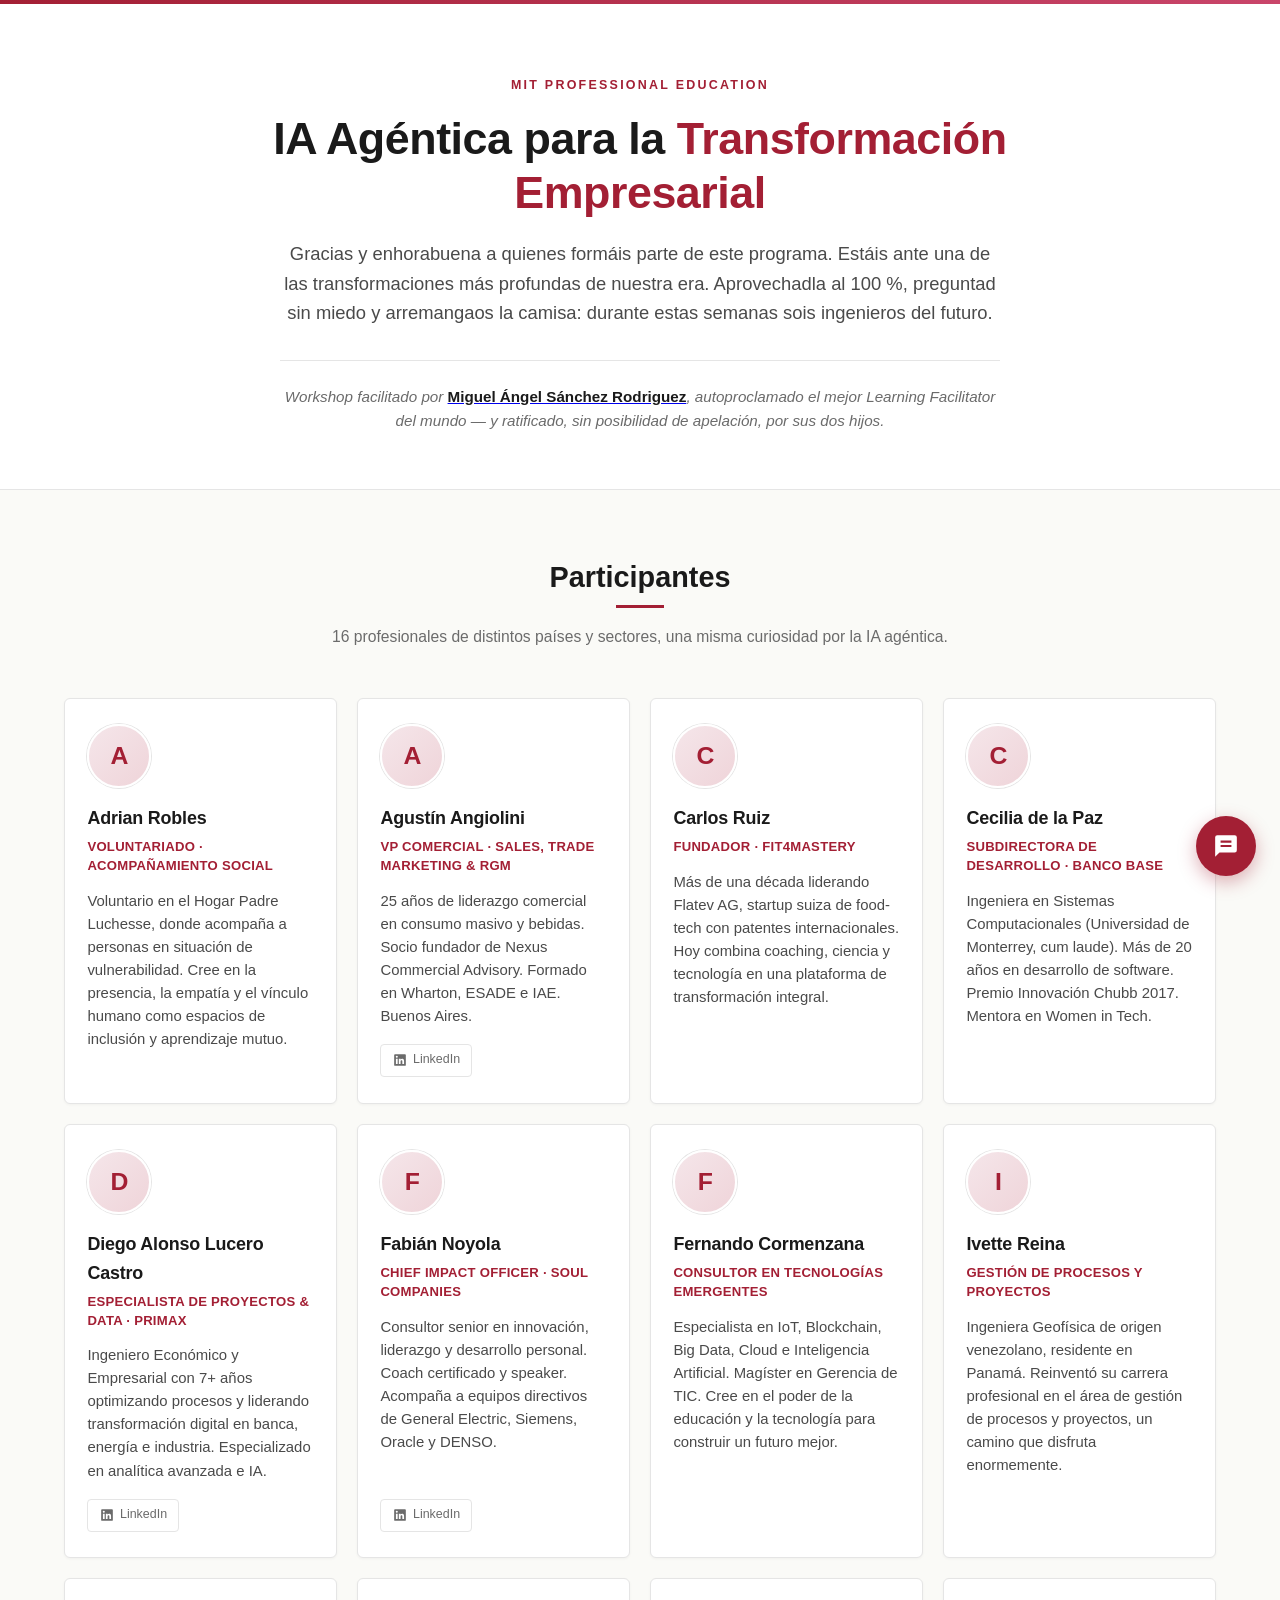
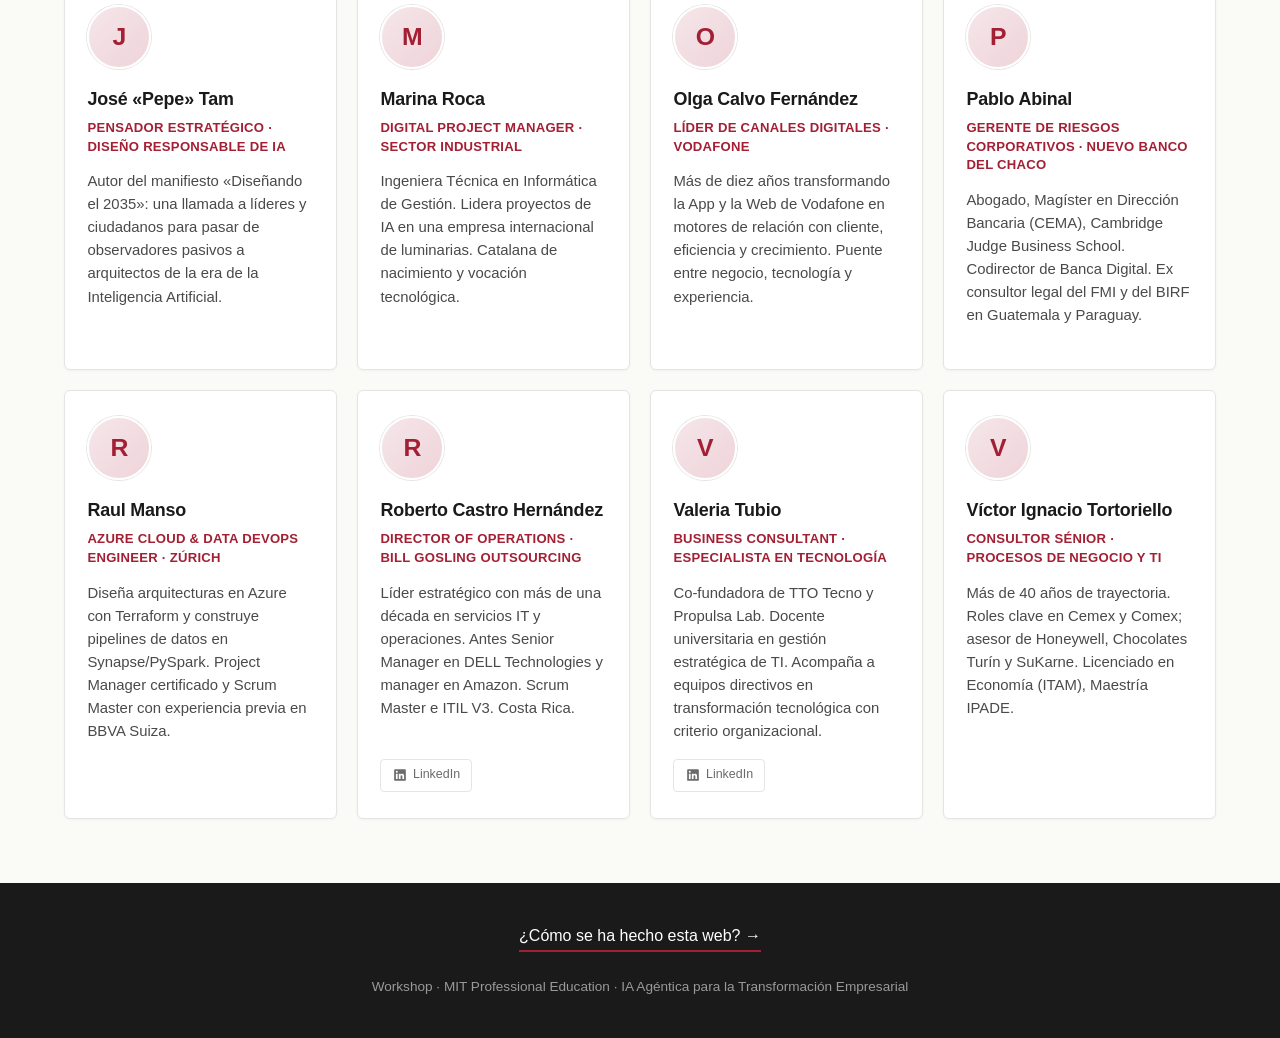
==== index.html @ b3b7895c "Fase II: orquestadorAgent + widget de chat flotante - js/orquestador.js: agente con detección de int" ====
<!DOCTYPE html>
<html lang="es">
<head>
  <meta charset="UTF-8">
  <meta name="viewport" content="width=device-width, initial-scale=1.0">
  <title>IA Agéntica para la Transformación Empresarial · MIT Professional Education</title>
  <meta name="description" content="Workshop de IA Agéntica del programa MIT Professional Education. Galería de participantes.">
  <link rel="stylesheet" href="css/styles.css">
</head>
<body>
  <div class="top-bar"></div>

  <header class="hero">
    <div class="hero-inner">
      <p class="kicker">MIT Professional Education</p>
      <h1>IA Agéntica para la <span class="accent">Transformación Empresarial</span></h1>
      <p class="lead">
        Gracias y enhorabuena a quienes formáis parte de este programa. Estáis ante una de las
        transformaciones más profundas de nuestra era. Aprovechadla al 100&nbsp;%, preguntad sin miedo
        y arremangaos la camisa: durante estas semanas sois ingenieros del futuro.
      </p>
      <p class="signature">
        Workshop facilitado por
        <a href="https://www.linkedin.com/in/miguelangelsanchezrodriguez/" target="_blank" rel="noopener noreferrer"><strong>Miguel Ángel Sánchez Rodriguez</strong></a>,
        autoproclamado el mejor Learning Facilitator del mundo &mdash; y ratificado, sin posibilidad de
        apelación, por sus dos hijos.
      </p>
    </div>
  </header>

  <main>
    <section class="section">
      <div class="section-head">
        <h2>Participantes</h2>
        <p>16 profesionales de distintos países y sectores, una misma curiosidad por la IA agéntica.</p>
      </div>

      <div class="grid">

        <article class="card">
          <div class="avatar">A</div>
          <h3 class="name">Adrian Robles</h3>
          <p class="role">Voluntariado · Acompañamiento social</p>
          <p class="bio">Voluntario en el Hogar Padre Luchesse, donde acompaña a personas en situación de vulnerabilidad. Cree en la presencia, la empatía y el vínculo humano como espacios de inclusión y aprendizaje mutuo.</p>
        </article>

        <article class="card">
          <div class="avatar">A</div>
          <h3 class="name">Agustín Angiolini</h3>
          <p class="role">VP Comercial · Sales, Trade Marketing &amp; RGM</p>
          <p class="bio">25 años de liderazgo comercial en consumo masivo y bebidas. Socio fundador de Nexus Commercial Advisory. Formado en Wharton, ESADE e IAE. Buenos Aires.</p>
          <a class="linkedin" href="https://www.linkedin.com/in/agustinangiolini" target="_blank" rel="noopener noreferrer">
            <svg viewBox="0 0 24 24" aria-hidden="true"><path d="M20.5 2h-17A1.5 1.5 0 0 0 2 3.5v17A1.5 1.5 0 0 0 3.5 22h17a1.5 1.5 0 0 0 1.5-1.5v-17A1.5 1.5 0 0 0 20.5 2zM8 19H5v-9h3zM6.5 8.25A1.75 1.75 0 1 1 8.25 6.5 1.75 1.75 0 0 1 6.5 8.25zM19 19h-3v-4.74c0-1.42-.6-1.93-1.38-1.93A1.74 1.74 0 0 0 13 14.19a.66.66 0 0 0 0 .14V19h-3v-9h2.9v1.3a3.11 3.11 0 0 1 2.7-1.4c1.55 0 3.36.86 3.36 3.66z"/></svg>
            LinkedIn
          </a>
        </article>

        <article class="card">
          <div class="avatar">C</div>
          <h3 class="name">Carlos Ruiz</h3>
          <p class="role">Fundador · Fit4Mastery</p>
          <p class="bio">Más de una década liderando Flatev AG, startup suiza de food-tech con patentes internacionales. Hoy combina coaching, ciencia y tecnología en una plataforma de transformación integral.</p>
        </article>

        <article class="card">
          <div class="avatar">C</div>
          <h3 class="name">Cecilia de la Paz</h3>
          <p class="role">Subdirectora de Desarrollo · Banco Base</p>
          <p class="bio">Ingeniera en Sistemas Computacionales (Universidad de Monterrey, cum laude). Más de 20 años en desarrollo de software. Premio Innovación Chubb 2017. Mentora en Women in Tech.</p>
        </article>

        <article class="card">
          <div class="avatar">D</div>
          <h3 class="name">Diego Alonso Lucero Castro</h3>
          <p class="role">Especialista de Proyectos &amp; Data · Primax</p>
          <p class="bio">Ingeniero Económico y Empresarial con 7+ años optimizando procesos y liderando transformación digital en banca, energía e industria. Especializado en analítica avanzada e IA.</p>
          <a class="linkedin" href="https://www.linkedin.com/in/dlucerocastro" target="_blank" rel="noopener noreferrer">
            <svg viewBox="0 0 24 24" aria-hidden="true"><path d="M20.5 2h-17A1.5 1.5 0 0 0 2 3.5v17A1.5 1.5 0 0 0 3.5 22h17a1.5 1.5 0 0 0 1.5-1.5v-17A1.5 1.5 0 0 0 20.5 2zM8 19H5v-9h3zM6.5 8.25A1.75 1.75 0 1 1 8.25 6.5 1.75 1.75 0 0 1 6.5 8.25zM19 19h-3v-4.74c0-1.42-.6-1.93-1.38-1.93A1.74 1.74 0 0 0 13 14.19a.66.66 0 0 0 0 .14V19h-3v-9h2.9v1.3a3.11 3.11 0 0 1 2.7-1.4c1.55 0 3.36.86 3.36 3.66z"/></svg>
            LinkedIn
          </a>
        </article>

        <article class="card">
          <div class="avatar">F</div>
          <h3 class="name">Fabián Noyola</h3>
          <p class="role">Chief Impact Officer · Soul Companies</p>
          <p class="bio">Consultor senior en innovación, liderazgo y desarrollo personal. Coach certificado y speaker. Acompaña a equipos directivos de General Electric, Siemens, Oracle y DENSO.</p>
          <a class="linkedin" href="https://www.linkedin.com/in/jfnoyola" target="_blank" rel="noopener noreferrer">
            <svg viewBox="0 0 24 24" aria-hidden="true"><path d="M20.5 2h-17A1.5 1.5 0 0 0 2 3.5v17A1.5 1.5 0 0 0 3.5 22h17a1.5 1.5 0 0 0 1.5-1.5v-17A1.5 1.5 0 0 0 20.5 2zM8 19H5v-9h3zM6.5 8.25A1.75 1.75 0 1 1 8.25 6.5 1.75 1.75 0 0 1 6.5 8.25zM19 19h-3v-4.74c0-1.42-.6-1.93-1.38-1.93A1.74 1.74 0 0 0 13 14.19a.66.66 0 0 0 0 .14V19h-3v-9h2.9v1.3a3.11 3.11 0 0 1 2.7-1.4c1.55 0 3.36.86 3.36 3.66z"/></svg>
            LinkedIn
          </a>
        </article>

        <article class="card">
          <div class="avatar">F</div>
          <h3 class="name">Fernando Cormenzana</h3>
          <p class="role">Consultor en tecnologías emergentes</p>
          <p class="bio">Especialista en IoT, Blockchain, Big Data, Cloud e Inteligencia Artificial. Magíster en Gerencia de TIC. Cree en el poder de la educación y la tecnología para construir un futuro mejor.</p>
        </article>

        <article class="card">
          <div class="avatar">I</div>
          <h3 class="name">Ivette Reina</h3>
          <p class="role">Gestión de procesos y proyectos</p>
          <p class="bio">Ingeniera Geofísica de origen venezolano, residente en Panamá. Reinventó su carrera profesional en el área de gestión de procesos y proyectos, un camino que disfruta enormemente.</p>
        </article>

        <article class="card">
          <div class="avatar">J</div>
          <h3 class="name">José «Pepe» Tam</h3>
          <p class="role">Pensador estratégico · Diseño responsable de IA</p>
          <p class="bio">Autor del manifiesto «Diseñando el 2035»: una llamada a líderes y ciudadanos para pasar de observadores pasivos a arquitectos de la era de la Inteligencia Artificial.</p>
        </article>

        <article class="card">
          <div class="avatar">M</div>
          <h3 class="name">Marina Roca</h3>
          <p class="role">Digital Project Manager · Sector industrial</p>
          <p class="bio">Ingeniera Técnica en Informática de Gestión. Lidera proyectos de IA en una empresa internacional de luminarias. Catalana de nacimiento y vocación tecnológica.</p>
        </article>

        <article class="card">
          <div class="avatar">O</div>
          <h3 class="name">Olga Calvo Fernández</h3>
          <p class="role">Líder de canales digitales · Vodafone</p>
          <p class="bio">Más de diez años transformando la App y la Web de Vodafone en motores de relación con cliente, eficiencia y crecimiento. Puente entre negocio, tecnología y experiencia.</p>
        </article>

        <article class="card">
          <div class="avatar">P</div>
          <h3 class="name">Pablo Abinal</h3>
          <p class="role">Gerente de Riesgos Corporativos · Nuevo Banco del Chaco</p>
          <p class="bio">Abogado, Magíster en Dirección Bancaria (CEMA), Cambridge Judge Business School. Codirector de Banca Digital. Ex consultor legal del FMI y del BIRF en Guatemala y Paraguay.</p>
        </article>

        <article class="card">
          <div class="avatar">R</div>
          <h3 class="name">Raul Manso</h3>
          <p class="role">Azure Cloud &amp; Data DevOps Engineer · Zúrich</p>
          <p class="bio">Diseña arquitecturas en Azure con Terraform y construye pipelines de datos en Synapse/PySpark. Project Manager certificado y Scrum Master con experiencia previa en BBVA Suiza.</p>
        </article>

        <article class="card">
          <div class="avatar">R</div>
          <h3 class="name">Roberto Castro Hernández</h3>
          <p class="role">Director of Operations · Bill Gosling Outsourcing</p>
          <p class="bio">Líder estratégico con más de una década en servicios IT y operaciones. Antes Senior Manager en DELL Technologies y manager en Amazon. Scrum Master e ITIL V3. Costa Rica.</p>
          <a class="linkedin" href="https://www.linkedin.com/in/robert-castro-hern%C3%A1ndez" target="_blank" rel="noopener noreferrer">
            <svg viewBox="0 0 24 24" aria-hidden="true"><path d="M20.5 2h-17A1.5 1.5 0 0 0 2 3.5v17A1.5 1.5 0 0 0 3.5 22h17a1.5 1.5 0 0 0 1.5-1.5v-17A1.5 1.5 0 0 0 20.5 2zM8 19H5v-9h3zM6.5 8.25A1.75 1.75 0 1 1 8.25 6.5 1.75 1.75 0 0 1 6.5 8.25zM19 19h-3v-4.74c0-1.42-.6-1.93-1.38-1.93A1.74 1.74 0 0 0 13 14.19a.66.66 0 0 0 0 .14V19h-3v-9h2.9v1.3a3.11 3.11 0 0 1 2.7-1.4c1.55 0 3.36.86 3.36 3.66z"/></svg>
            LinkedIn
          </a>
        </article>

        <article class="card">
          <div class="avatar">V</div>
          <h3 class="name">Valeria Tubio</h3>
          <p class="role">Business Consultant · Especialista en Tecnología</p>
          <p class="bio">Co-fundadora de TTO Tecno y Propulsa Lab. Docente universitaria en gestión estratégica de TI. Acompaña a equipos directivos en transformación tecnológica con criterio organizacional.</p>
          <a class="linkedin" href="https://www.linkedin.com/in/valeriatubio" target="_blank" rel="noopener noreferrer">
            <svg viewBox="0 0 24 24" aria-hidden="true"><path d="M20.5 2h-17A1.5 1.5 0 0 0 2 3.5v17A1.5 1.5 0 0 0 3.5 22h17a1.5 1.5 0 0 0 1.5-1.5v-17A1.5 1.5 0 0 0 20.5 2zM8 19H5v-9h3zM6.5 8.25A1.75 1.75 0 1 1 8.25 6.5 1.75 1.75 0 0 1 6.5 8.25zM19 19h-3v-4.74c0-1.42-.6-1.93-1.38-1.93A1.74 1.74 0 0 0 13 14.19a.66.66 0 0 0 0 .14V19h-3v-9h2.9v1.3a3.11 3.11 0 0 1 2.7-1.4c1.55 0 3.36.86 3.36 3.66z"/></svg>
            LinkedIn
          </a>
        </article>

        <article class="card">
          <div class="avatar">V</div>
          <h3 class="name">Víctor Ignacio Tortoriello</h3>
          <p class="role">Consultor sénior · Procesos de negocio y TI</p>
          <p class="bio">Más de 40 años de trayectoria. Roles clave en Cemex y Comex; asesor de Honeywell, Chocolates Turín y SuKarne. Licenciado en Economía (ITAM), Maestría IPADE.</p>
        </article>

      </div>
    </section>
  </main>

  <footer>
    <div class="footer-inner">
      <a href="explicacion.html" class="footer-link">¿Cómo se ha hecho esta web? &rarr;</a>
      <p class="footer-meta">
        Workshop · MIT Professional Education · IA Agéntica para la Transformación Empresarial
      </p>
    </div>
  </footer>

  <!-- ===== Widget de chat: orquestadorAgent ===== -->
  <button class="chat-toggle" id="chatToggle" aria-label="Abrir chat con orquestadorAgent" aria-expanded="false">
    <svg viewBox="0 0 24 24" aria-hidden="true">
      <path d="M20 2H4a2 2 0 0 0-2 2v18l4-4h14a2 2 0 0 0 2-2V4a2 2 0 0 0-2-2zm-3 11H7v-2h10v2zm0-4H7V7h10v2z"/>
    </svg>
  </button>

  <aside class="chat-window" id="chatWindow" role="dialog" aria-label="Conversación con orquestadorAgent" hidden>
    <header class="chat-header">
      <span class="chat-title">orquestadorAgent</span>
      <button class="chat-close" id="chatClose" aria-label="Cerrar chat">&times;</button>
    </header>
    <div class="chat-body" id="chatBody"></div>
    <form class="chat-form" id="chatForm">
      <input type="text" id="chatInput" placeholder="Escribe tu mensaje&hellip;" autocomplete="off" aria-label="Mensaje">
      <button type="submit">Enviar</button>
    </form>
  </aside>

  <script src="js/orquestador.js"></script>
</body>
</html>
---- css/styles.css ----
:root {
  --mit-red: #A31F34;
  --mit-red-soft: #C9456A;
  --ink: #1a1a1a;
  --ink-soft: #4a4a4a;
  --ink-muted: #6b6b6b;
  --paper: #ffffff;
  --paper-warm: #fafaf7;
  --line: #e5e5e5;
  --line-soft: #f0f0f0;
  --shadow: 0 1px 3px rgba(0, 0, 0, 0.04);
  --shadow-hover: 0 8px 24px rgba(163, 31, 52, 0.10);
}

* { box-sizing: border-box; margin: 0; padding: 0; }

html { scroll-behavior: smooth; }

body {
  font-family: 'Segoe UI', Tahoma, Geneva, Verdana, sans-serif;
  color: var(--ink);
  background: var(--paper-warm);
  line-height: 1.6;
  -webkit-font-smoothing: antialiased;
}

.top-bar {
  height: 4px;
  background: linear-gradient(90deg, var(--mit-red) 0%, var(--mit-red-soft) 100%);
}

/* ---------- HERO ---------- */
.hero {
  background: var(--paper);
  border-bottom: 1px solid var(--line);
  padding: 4.5rem 1.5rem 3.5rem;
}

.hero-inner {
  max-width: 960px;
  margin: 0 auto;
  text-align: center;
}

.kicker {
  font-size: 0.78rem;
  letter-spacing: 0.18em;
  text-transform: uppercase;
  color: var(--mit-red);
  font-weight: 600;
  margin-bottom: 1rem;
}

.hero h1 {
  font-size: clamp(1.8rem, 4.5vw, 2.8rem);
  font-weight: 600;
  line-height: 1.2;
  letter-spacing: -0.01em;
  margin-bottom: 1.25rem;
  color: var(--ink);
}

.hero h1 .accent { color: var(--mit-red); }

.hero .lead {
  font-size: clamp(1rem, 2vw, 1.15rem);
  color: var(--ink-soft);
  max-width: 720px;
  margin: 0 auto 2rem;
}

.hero .signature {
  font-size: 0.95rem;
  color: var(--ink-muted);
  font-style: italic;
  border-top: 1px solid var(--line);
  padding-top: 1.5rem;
  max-width: 720px;
  margin: 0 auto;
}

.hero .signature strong { color: var(--ink); font-style: normal; }

/* ---------- PARTICIPANTS ---------- */
.section {
  max-width: 1200px;
  margin: 0 auto;
  padding: 4rem 1.5rem;
}

.section-head {
  text-align: center;
  margin-bottom: 3rem;
}

.section-head h2 {
  font-size: clamp(1.4rem, 3vw, 1.8rem);
  font-weight: 600;
  color: var(--ink);
  display: inline-block;
  position: relative;
  padding-bottom: 0.5rem;
}

.section-head h2::after {
  content: '';
  position: absolute;
  bottom: 0;
  left: 50%;
  transform: translateX(-50%);
  width: 48px;
  height: 3px;
  background: var(--mit-red);
}

.section-head p {
  margin-top: 1rem;
  color: var(--ink-muted);
  font-size: 0.98rem;
}

.grid {
  display: grid;
  grid-template-columns: repeat(auto-fill, minmax(260px, 1fr));
  gap: 1.25rem;
}

.card {
  background: var(--paper);
  border: 1px solid var(--line);
  border-radius: 6px;
  padding: 1.6rem 1.4rem;
  box-shadow: var(--shadow);
  transition: transform 0.18s ease, box-shadow 0.18s ease, border-color 0.18s ease;
  display: flex;
  flex-direction: column;
  position: relative;
}

.card:hover {
  transform: translateY(-3px);
  border-color: var(--mit-red);
  box-shadow: var(--shadow-hover);
}

.card .avatar {
  width: 64px;
  height: 64px;
  border-radius: 50%;
  background: linear-gradient(135deg, #f5e6ea 0%, #efd4d9 100%);
  color: var(--mit-red);
  display: flex;
  align-items: center;
  justify-content: center;
  font-size: 1.55rem;
  font-weight: 600;
  margin-bottom: 1rem;
  overflow: hidden;
  flex-shrink: 0;
  border: 2px solid #fff;
  box-shadow: 0 0 0 1px var(--line);
}

.card .avatar img {
  width: 100%;
  height: 100%;
  object-fit: cover;
  display: block;
}

.card .name {
  font-size: 1.12rem;
  font-weight: 600;
  color: var(--ink);
  letter-spacing: -0.01em;
  margin-bottom: 0.35rem;
}

.card .role {
  font-size: 0.82rem;
  color: var(--mit-red);
  font-weight: 600;
  letter-spacing: 0.02em;
  text-transform: uppercase;
  margin-bottom: 0.9rem;
  line-height: 1.4;
}

.card .bio {
  font-size: 0.93rem;
  color: var(--ink-soft);
  line-height: 1.55;
  flex: 1;
  margin-bottom: 1rem;
}

.card .linkedin {
  align-self: flex-start;
  display: inline-flex;
  align-items: center;
  gap: 0.4rem;
  color: var(--ink-muted);
  text-decoration: none;
  font-size: 0.78rem;
  font-weight: 500;
  padding: 0.35rem 0.7rem;
  border: 1px solid var(--line);
  border-radius: 4px;
  transition: color 0.15s ease, border-color 0.15s ease, background 0.15s ease;
}

.card .linkedin:hover {
  color: #fff;
  background: #0a66c2;
  border-color: #0a66c2;
}

.card .linkedin svg {
  width: 14px;
  height: 14px;
  fill: currentColor;
}

/* ---------- FOOTER ---------- */
footer {
  background: var(--ink);
  color: #d4d4d4;
  padding: 2.5rem 1.5rem;
  text-align: center;
}

footer .footer-inner {
  max-width: 960px;
  margin: 0 auto;
}

footer .footer-link {
  display: inline-block;
  color: #fff;
  text-decoration: none;
  font-weight: 500;
  border-bottom: 2px solid var(--mit-red);
  padding-bottom: 2px;
  margin-bottom: 1rem;
  transition: color 0.15s ease;
}

footer .footer-link:hover { color: var(--mit-red-soft); }

footer .footer-meta {
  font-size: 0.85rem;
  color: #999;
  margin-top: 0.5rem;
}

/* ---------- EXPLICACIÓN ---------- */
.back-link {
  display: inline-flex;
  align-items: center;
  gap: 0.4rem;
  color: var(--mit-red);
  text-decoration: none;
  font-size: 0.9rem;
  font-weight: 500;
  margin-bottom: 2rem;
}

.back-link:hover { text-decoration: underline; }

.prose {
  max-width: 760px;
  margin: 0 auto;
}

.prose h3 {
  font-size: 1.3rem;
  font-weight: 600;
  margin-top: 2.5rem;
  margin-bottom: 0.8rem;
  color: var(--ink);
  display: flex;
  align-items: baseline;
  gap: 0.7rem;
}

.prose h3 .step-num {
  color: var(--mit-red);
  font-size: 0.95rem;
  font-weight: 700;
  letter-spacing: 0.05em;
}

.prose p {
  margin-bottom: 1rem;
  color: var(--ink-soft);
  font-size: 1.02rem;
}

.prose .analogy {
  background: var(--paper);
  border-left: 3px solid var(--mit-red);
  padding: 1rem 1.2rem;
  border-radius: 0 6px 6px 0;
  margin: 1.2rem 0;
  font-size: 0.95rem;
  color: var(--ink-soft);
}

.prose .analogy strong { color: var(--ink); }

.prose code {
  background: #f3f3f0;
  padding: 0.1rem 0.4rem;
  border-radius: 3px;
  font-size: 0.9em;
  font-family: 'Consolas', 'Courier New', monospace;
  color: var(--mit-red);
}

/* ---------- CHAT WIDGET ---------- */
.chat-toggle {
  position: fixed;
  bottom: 1.5rem;
  right: 1.5rem;
  width: 60px;
  height: 60px;
  border-radius: 50%;
  background: var(--mit-red);
  color: #fff;
  border: none;
  box-shadow: 0 6px 18px rgba(163, 31, 52, 0.35);
  cursor: pointer;
  display: flex;
  align-items: center;
  justify-content: center;
  transition: transform 0.18s ease, box-shadow 0.18s ease;
  z-index: 999;
}

.chat-toggle:hover {
  transform: translateY(-2px) scale(1.04);
  box-shadow: 0 10px 24px rgba(163, 31, 52, 0.45);
}

.chat-toggle svg {
  width: 26px;
  height: 26px;
  fill: currentColor;
}

.chat-window {
  position: fixed;
  bottom: 6rem;
  right: 1.5rem;
  width: 360px;
  max-width: calc(100vw - 2rem);
  height: 520px;
  max-height: calc(100vh - 8rem);
  background: var(--paper);
  border: 1px solid var(--line);
  border-radius: 12px;
  box-shadow: 0 16px 40px rgba(0, 0, 0, 0.18);
  display: flex;
  flex-direction: column;
  overflow: hidden;
  z-index: 998;
  animation: chatPop 0.18s ease-out;
}

@keyframes chatPop {
  from { opacity: 0; transform: translateY(12px) scale(0.98); }
  to   { opacity: 1; transform: translateY(0) scale(1); }
}

.chat-window[hidden] { display: none; }

.chat-header {
  background: linear-gradient(135deg, var(--mit-red) 0%, var(--mit-red-soft) 100%);
  color: #fff;
  padding: 0.9rem 1.1rem;
  display: flex;
  align-items: center;
  justify-content: space-between;
  flex-shrink: 0;
}

.chat-header .chat-title {
  font-weight: 600;
  font-size: 0.98rem;
  display: flex;
  align-items: center;
  gap: 0.55rem;
}

.chat-header .chat-title::before {
  content: '';
  width: 8px;
  height: 8px;
  border-radius: 50%;
  background: #6dde6d;
  box-shadow: 0 0 0 2px rgba(255, 255, 255, 0.25);
}

.chat-close {
  background: transparent;
  border: none;
  color: #fff;
  font-size: 1.5rem;
  line-height: 1;
  cursor: pointer;
  padding: 0 0.3rem;
  opacity: 0.85;
  transition: opacity 0.15s ease;
}

.chat-close:hover { opacity: 1; }

.chat-body {
  flex: 1;
  overflow-y: auto;
  padding: 1rem;
  background: var(--paper-warm);
  display: flex;
  flex-direction: column;
  gap: 0.6rem;
  scroll-behavior: smooth;
}

.chat-bubble {
  max-width: 85%;
  padding: 0.65rem 0.9rem;
  border-radius: 14px;
  font-size: 0.92rem;
  line-height: 1.45;
  word-wrap: break-word;
  animation: bubbleIn 0.2s ease-out;
}

@keyframes bubbleIn {
  from { opacity: 0; transform: translateY(4px); }
  to   { opacity: 1; transform: translateY(0); }
}

.chat-bubble-agente {
  align-self: flex-start;
  background: #fff;
  border: 1px solid var(--line);
  color: var(--ink);
  border-bottom-left-radius: 4px;
}

.chat-bubble-usuario {
  align-self: flex-end;
  background: var(--mit-red);
  color: #fff;
  border-bottom-right-radius: 4px;
}

.chat-form {
  display: flex;
  gap: 0.5rem;
  padding: 0.7rem;
  border-top: 1px solid var(--line);
  background: var(--paper);
  flex-shrink: 0;
}

.chat-form input[type="text"] {
  flex: 1;
  padding: 0.65rem 0.85rem;
  border: 1px solid var(--line);
  border-radius: 8px;
  font-family: inherit;
  font-size: 0.92rem;
  outline: none;
  transition: border-color 0.15s ease;
}

.chat-form input[type="text"]:focus {
  border-color: var(--mit-red);
}

.chat-form button {
  background: var(--mit-red);
  color: #fff;
  border: none;
  padding: 0 1rem;
  border-radius: 8px;
  font-family: inherit;
  font-size: 0.9rem;
  font-weight: 500;
  cursor: pointer;
  transition: background 0.15s ease;
}

.chat-form button:hover { background: #8a1a2c; }

/* ---------- RESPONSIVE ---------- */
@media (max-width: 600px) {
  .hero { padding: 3rem 1.25rem 2.5rem; }
  .section { padding: 3rem 1.25rem; }
  .grid { grid-template-columns: 1fr; }
  .card { padding: 1.4rem 1.2rem; }

  .chat-window {
    bottom: 5.5rem;
    right: 1rem;
    left: 1rem;
    width: auto;
    height: calc(100vh - 7rem);
  }
  .chat-toggle {
    bottom: 1rem;
    right: 1rem;
  }
}
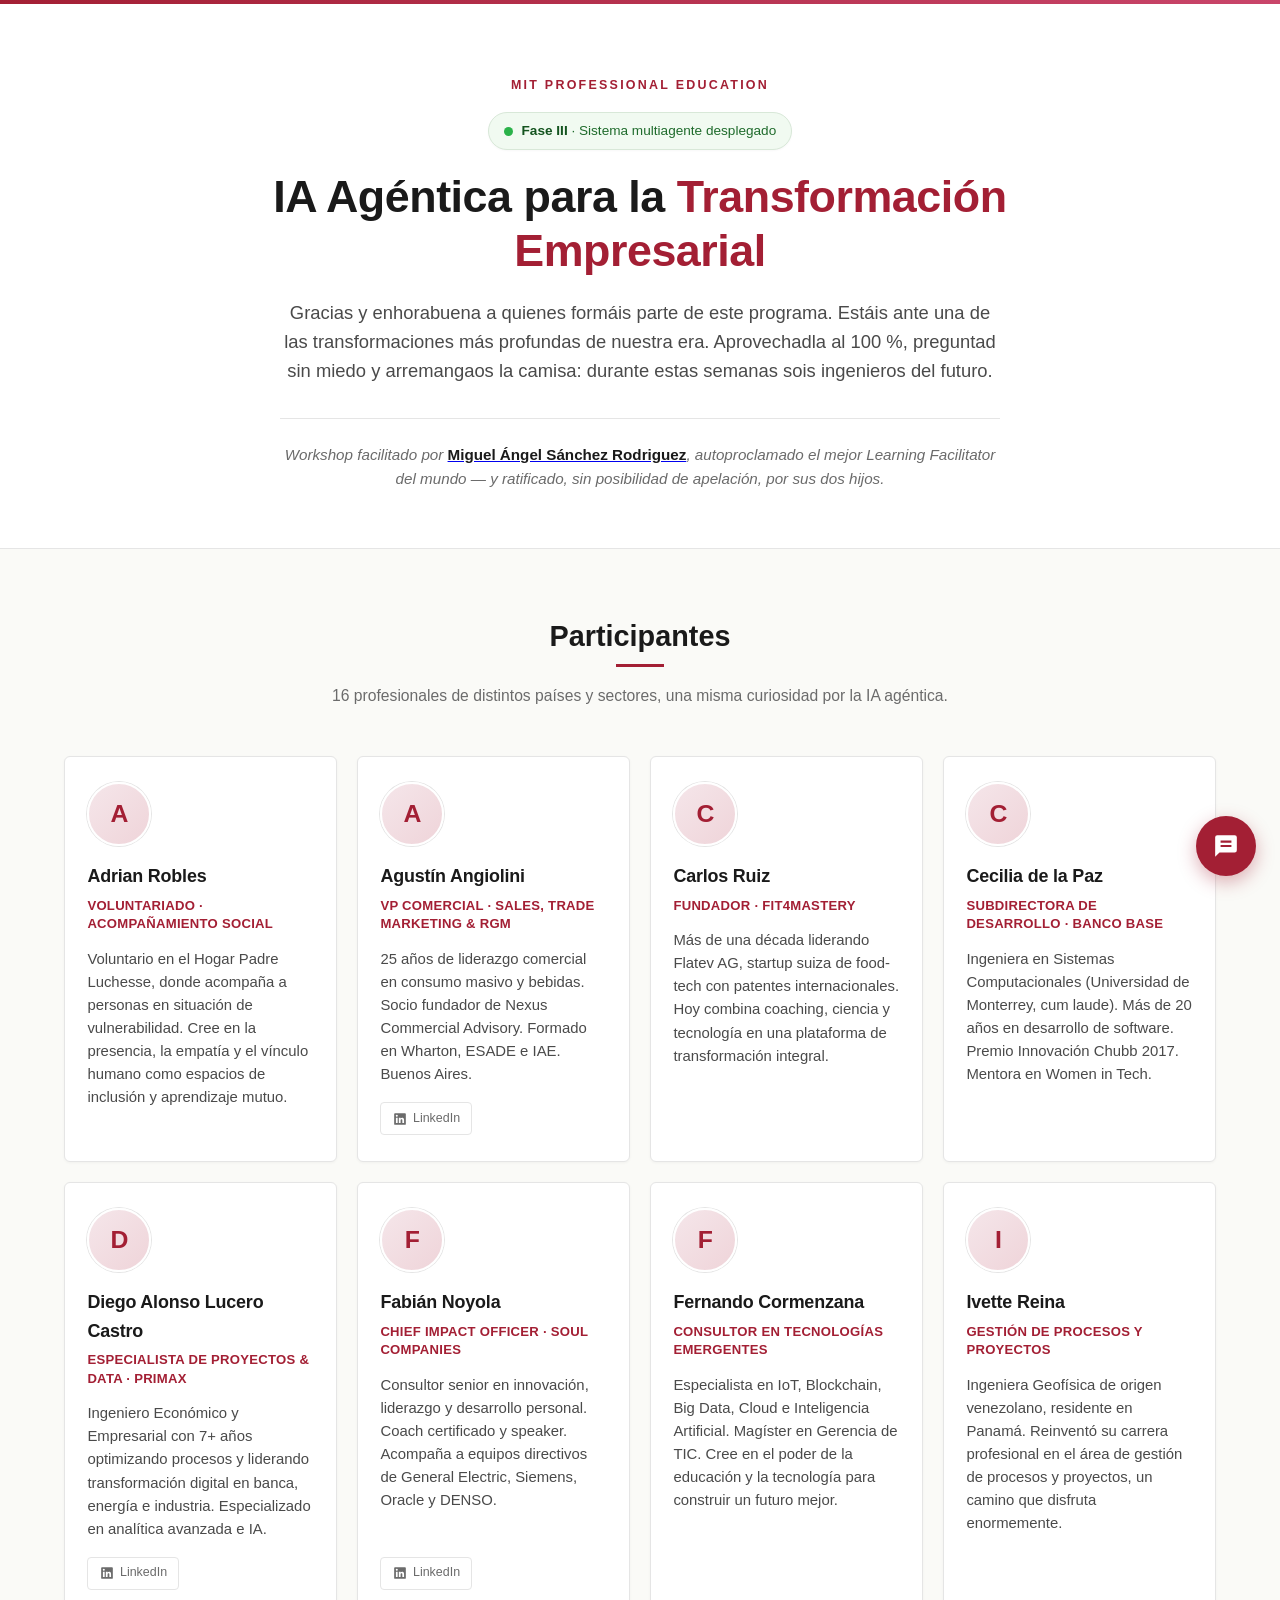
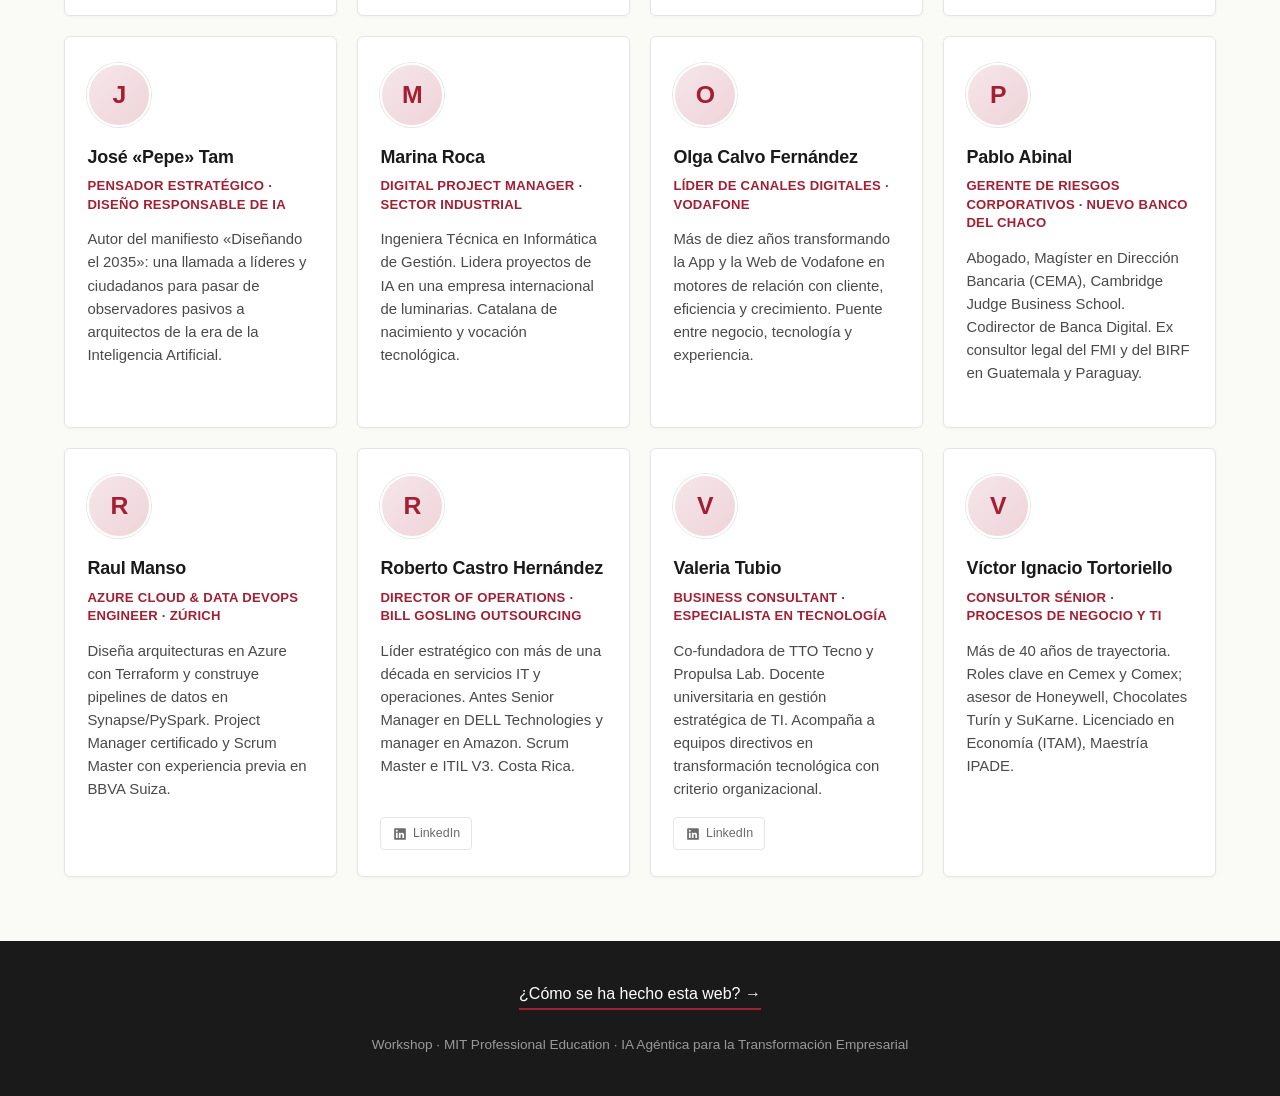
==== commit d82db337: "Hero: badge visible 'Fase III · Sistema multiagente desplegado' con dot pulsante" ====
--- a/index.html
+++ b/index.html
@@ -13,6 +13,10 @@
   <header class="hero">
     <div class="hero-inner">
       <p class="kicker">MIT Professional Education</p>
+      <div class="phase-badge" role="status" aria-label="Fase actual del workshop">
+        <span class="phase-badge-dot" aria-hidden="true"></span>
+        <span><strong>Fase III</strong> · Sistema multiagente desplegado</span>
+      </div>
       <h1>IA Agéntica para la <span class="accent">Transformación Empresarial</span></h1>
       <p class="lead">
         Gracias y enhorabuena a quienes formáis parte de este programa. Estáis ante una de las
@@ -201,6 +205,7 @@
     </form>
   </aside>
 
+  <script src="js/agente-matematicas.js"></script>
   <script src="js/orquestador.js"></script>
 </body>
 </html>
--- a/css/styles.css
+++ b/css/styles.css
@@ -51,6 +51,37 @@
   margin-bottom: 1rem;
 }
 
+.phase-badge {
+  display: inline-flex;
+  align-items: center;
+  gap: 0.55rem;
+  padding: 0.45rem 0.95rem;
+  border: 1px solid #d8e8d8;
+  background: #f1faf1;
+  color: #1f6b2c;
+  border-radius: 999px;
+  font-size: 0.85rem;
+  margin-bottom: 1.25rem;
+  box-shadow: 0 1px 2px rgba(0, 0, 0, 0.03);
+}
+
+.phase-badge strong { color: #14541f; font-weight: 700; }
+
+.phase-badge-dot {
+  width: 9px;
+  height: 9px;
+  border-radius: 50%;
+  background: #2bb24a;
+  box-shadow: 0 0 0 0 rgba(43, 178, 74, 0.55);
+  animation: phasePulse 1.8s ease-out infinite;
+}
+
+@keyframes phasePulse {
+  0%   { box-shadow: 0 0 0 0   rgba(43, 178, 74, 0.55); }
+  70%  { box-shadow: 0 0 0 9px rgba(43, 178, 74, 0); }
+  100% { box-shadow: 0 0 0 0   rgba(43, 178, 74, 0); }
+}
+
 .hero h1 {
   font-size: clamp(1.8rem, 4.5vw, 2.8rem);
   font-weight: 600;
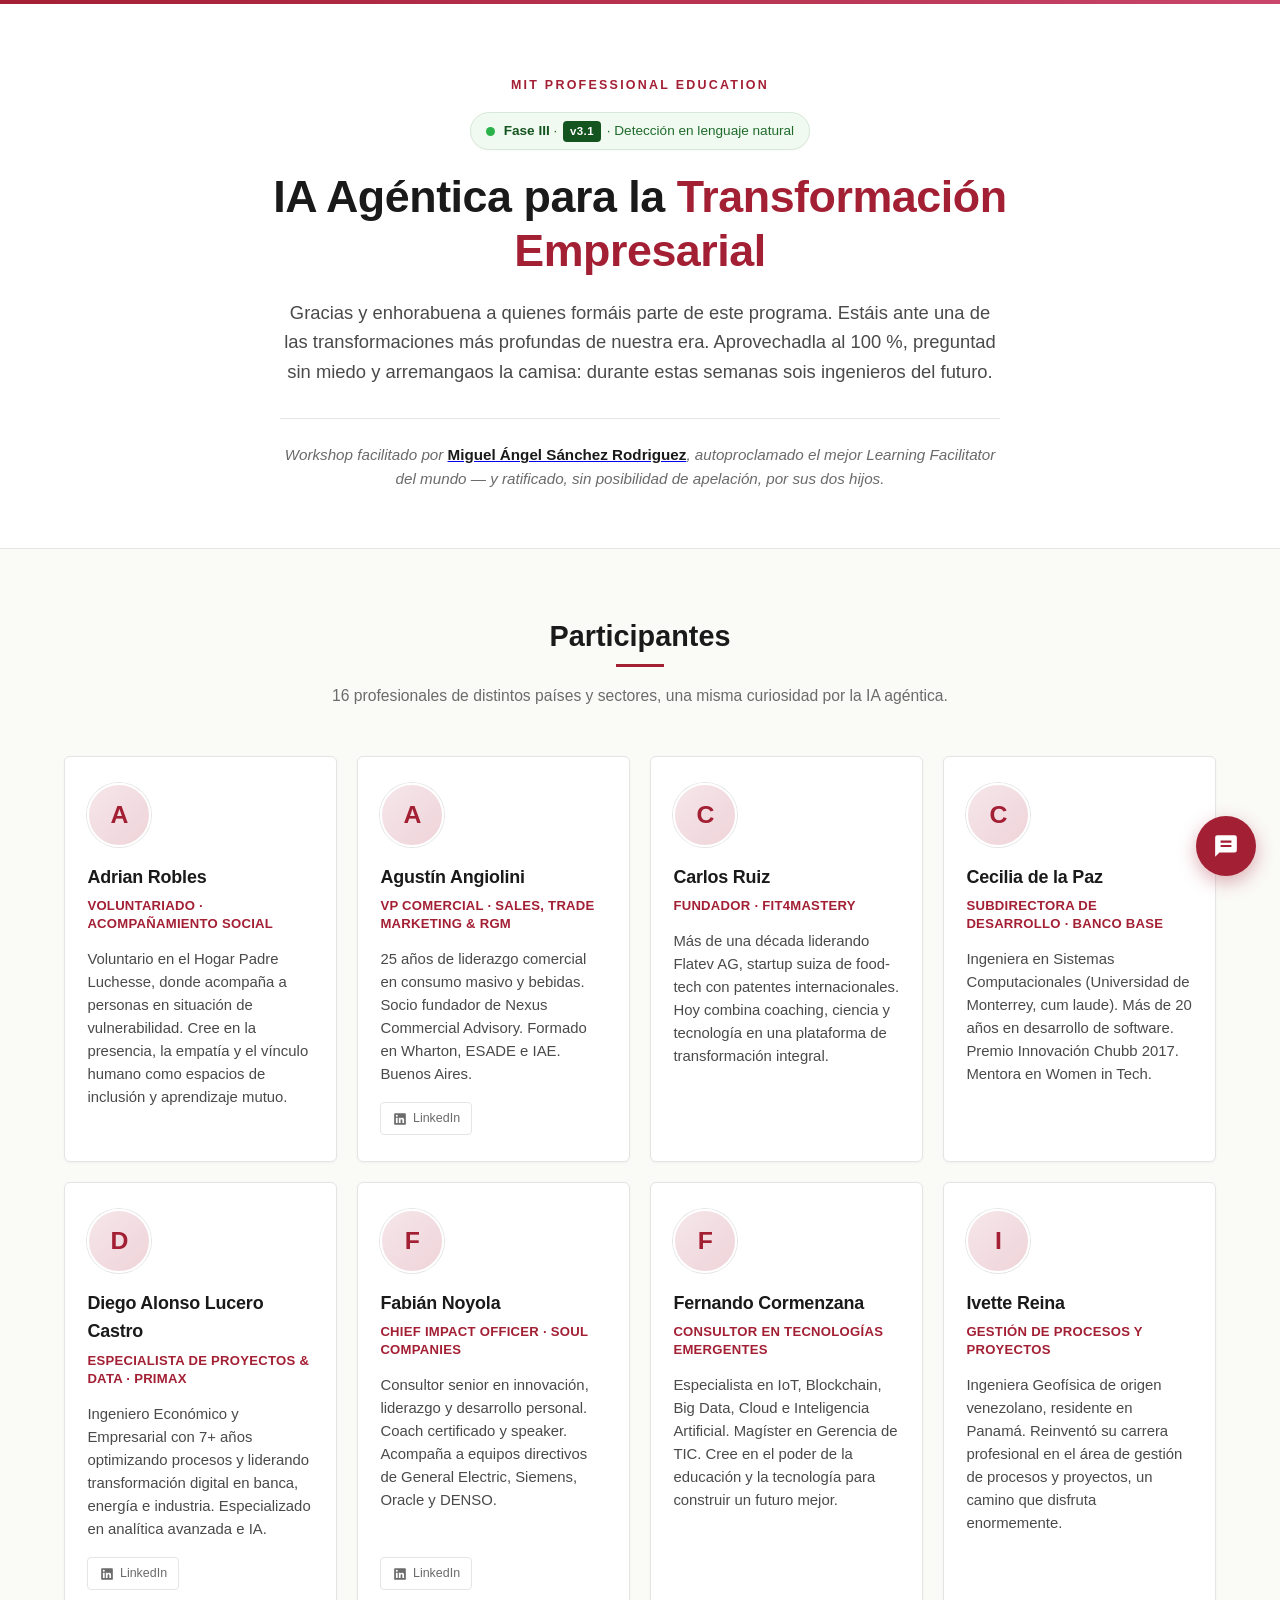
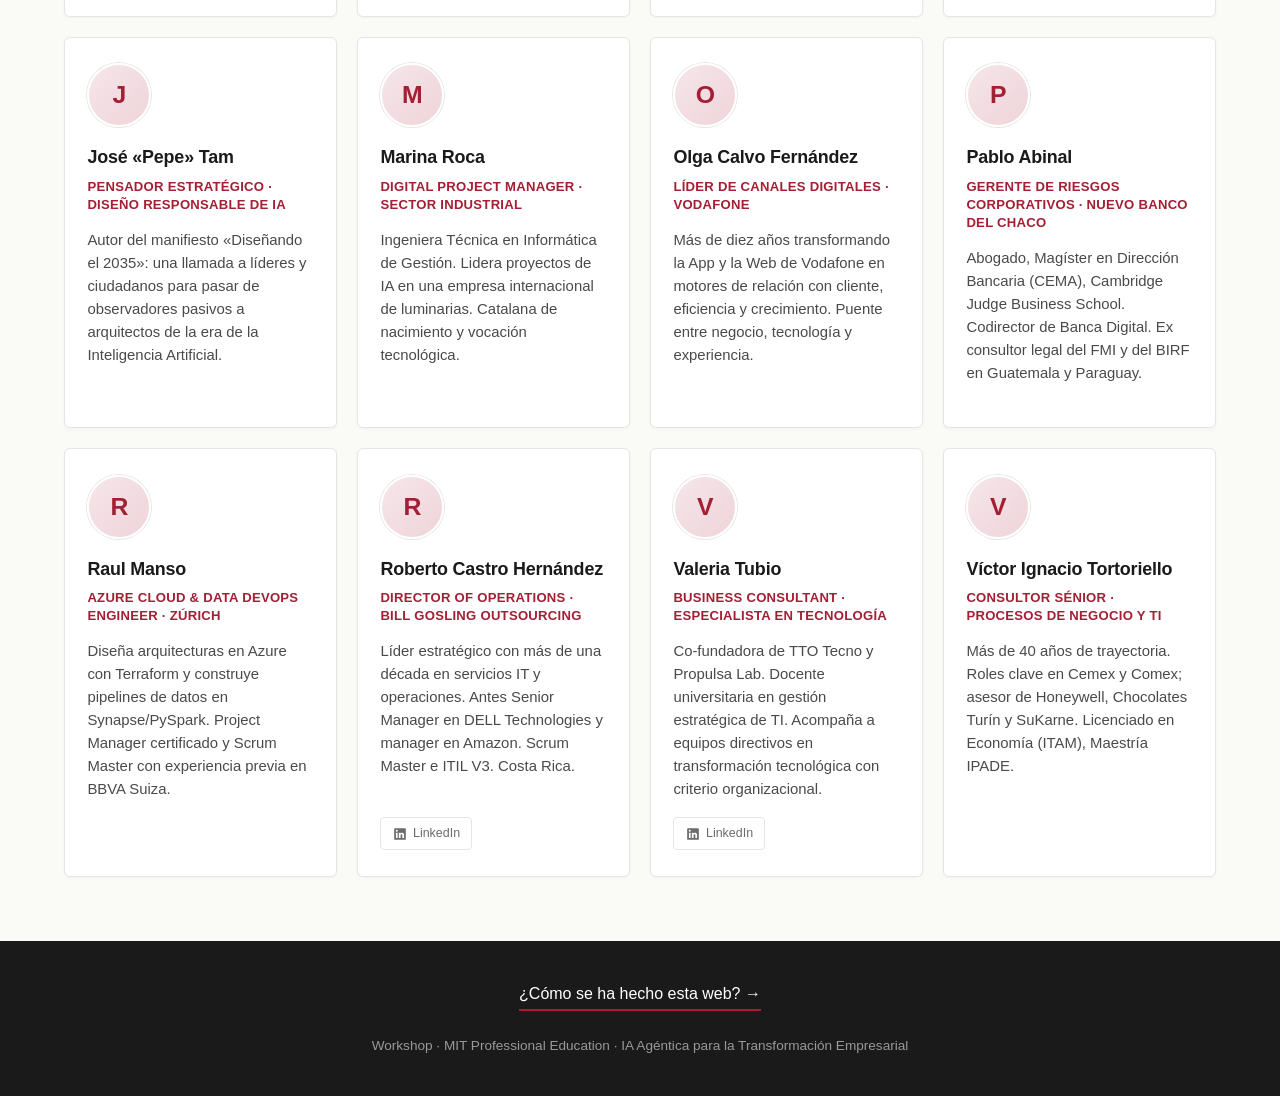
==== commit 3c727107: "Hero badge: indica v3.1 (detección en lenguaje natural)" ====
--- a/index.html
+++ b/index.html
@@ -15,7 +15,7 @@
       <p class="kicker">MIT Professional Education</p>
       <div class="phase-badge" role="status" aria-label="Fase actual del workshop">
         <span class="phase-badge-dot" aria-hidden="true"></span>
-        <span><strong>Fase III</strong> · Sistema multiagente desplegado</span>
+        <span><strong>Fase III</strong> · <span class="phase-version">v3.1</span> · Detección en lenguaje natural</span>
       </div>
       <h1>IA Agéntica para la <span class="accent">Transformación Empresarial</span></h1>
       <p class="lead">
--- a/css/styles.css
+++ b/css/styles.css
@@ -67,6 +67,18 @@
 
 .phase-badge strong { color: #14541f; font-weight: 700; }
 
+.phase-version {
+  display: inline-block;
+  background: #14541f;
+  color: #fff;
+  font-weight: 700;
+  font-size: 0.72rem;
+  letter-spacing: 0.04em;
+  padding: 0.1rem 0.45rem;
+  border-radius: 4px;
+  margin: 0 0.1rem;
+}
+
 .phase-badge-dot {
   width: 9px;
   height: 9px;
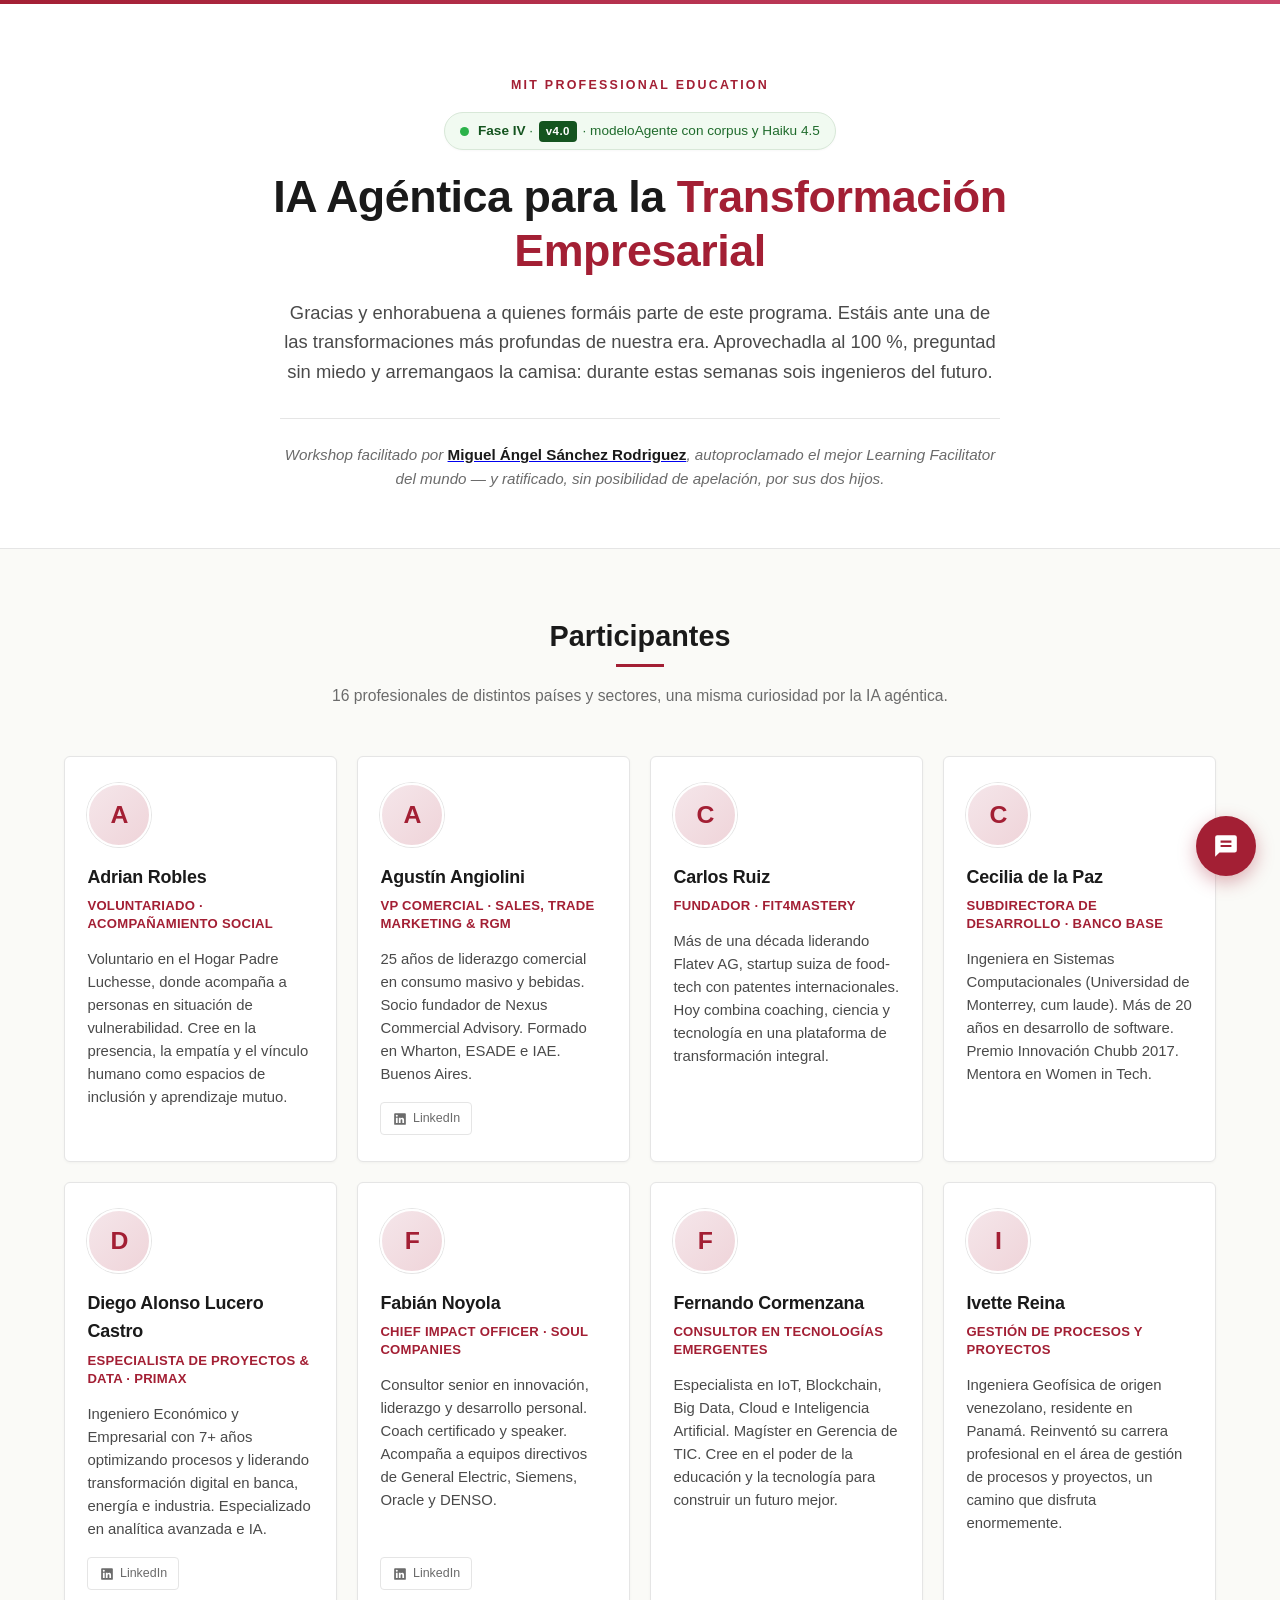
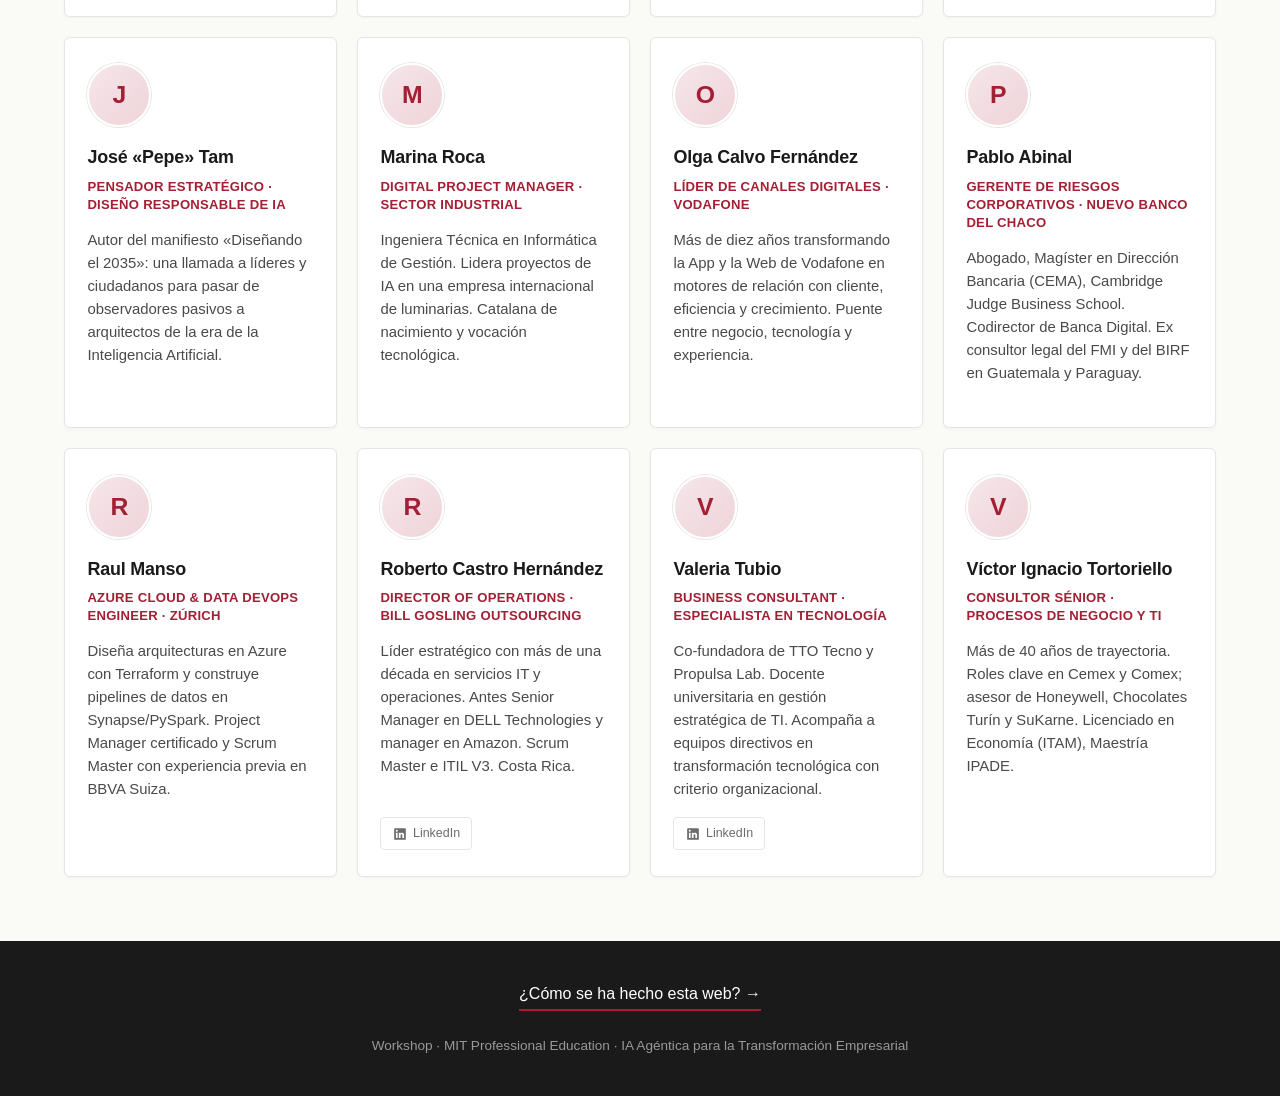
==== commit fd6c120d: "Fase IV: orquestador delega en modeloAgente (backend Railway) - Widget de chat ahora hace fetch al b" ====
--- a/index.html
+++ b/index.html
@@ -15,7 +15,7 @@
       <p class="kicker">MIT Professional Education</p>
       <div class="phase-badge" role="status" aria-label="Fase actual del workshop">
         <span class="phase-badge-dot" aria-hidden="true"></span>
-        <span><strong>Fase III</strong> · <span class="phase-version">v3.1</span> · Detección en lenguaje natural</span>
+        <span><strong>Fase IV</strong> · <span class="phase-version">v4.0</span> · modeloAgente con corpus y Haiku 4.5</span>
       </div>
       <h1>IA Agéntica para la <span class="accent">Transformación Empresarial</span></h1>
       <p class="lead">
@@ -205,6 +205,12 @@
     </form>
   </aside>
 
+  <!-- URL del backend (Fase IV). Cambiar a la URL pública de Railway cuando esté desplegado. -->
+  <script>
+    // En local (file:// o localhost) usa http://localhost:3000 automáticamente.
+    // En producción, descomenta y rellena con la URL de Railway:
+    // window.AGENTE_WORKSHOP_BACKEND_URL = 'https://TU-APP.up.railway.app';
+  </script>
   <script src="js/agente-matematicas.js"></script>
   <script src="js/orquestador.js"></script>
 </body>
--- a/css/styles.css
+++ b/css/styles.css
@@ -499,6 +499,32 @@
   border-bottom-right-radius: 4px;
 }
 
+.chat-bubble-typing {
+  display: inline-flex;
+  gap: 4px;
+  padding: 0.85rem 1rem;
+}
+.chat-bubble-typing span {
+  width: 6px; height: 6px; border-radius: 50%;
+  background: #aaa;
+  animation: typingDot 1.2s infinite ease-in-out;
+}
+.chat-bubble-typing span:nth-child(2) { animation-delay: 0.15s; }
+.chat-bubble-typing span:nth-child(3) { animation-delay: 0.3s; }
+@keyframes typingDot {
+  0%, 60%, 100% { transform: translateY(0); opacity: 0.4; }
+  30%           { transform: translateY(-4px); opacity: 1; }
+}
+
+.chat-coste {
+  margin-top: 0.5rem;
+  padding-top: 0.4rem;
+  border-top: 1px dashed var(--line);
+  font-size: 0.74rem;
+  color: var(--ink-muted);
+  font-family: 'Consolas', 'Courier New', monospace;
+}
+
 .chat-form {
   display: flex;
   gap: 0.5rem;
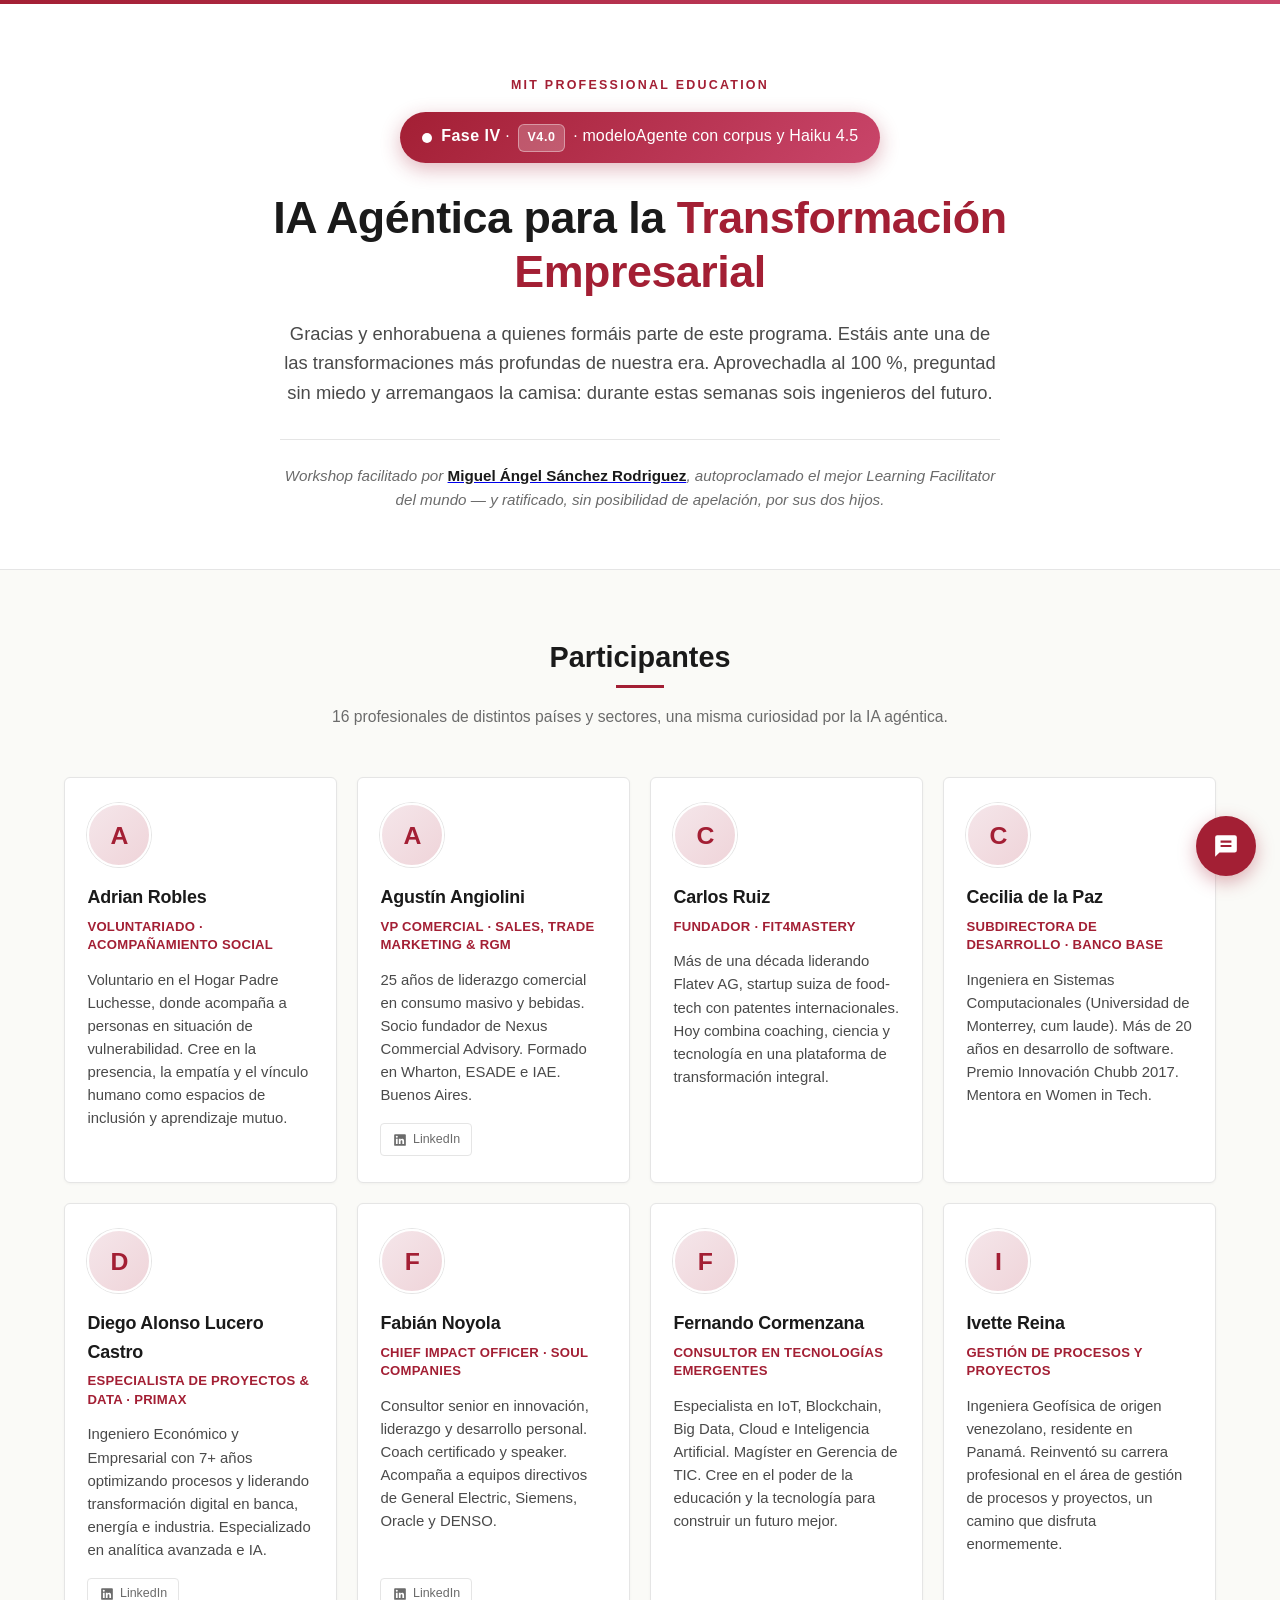
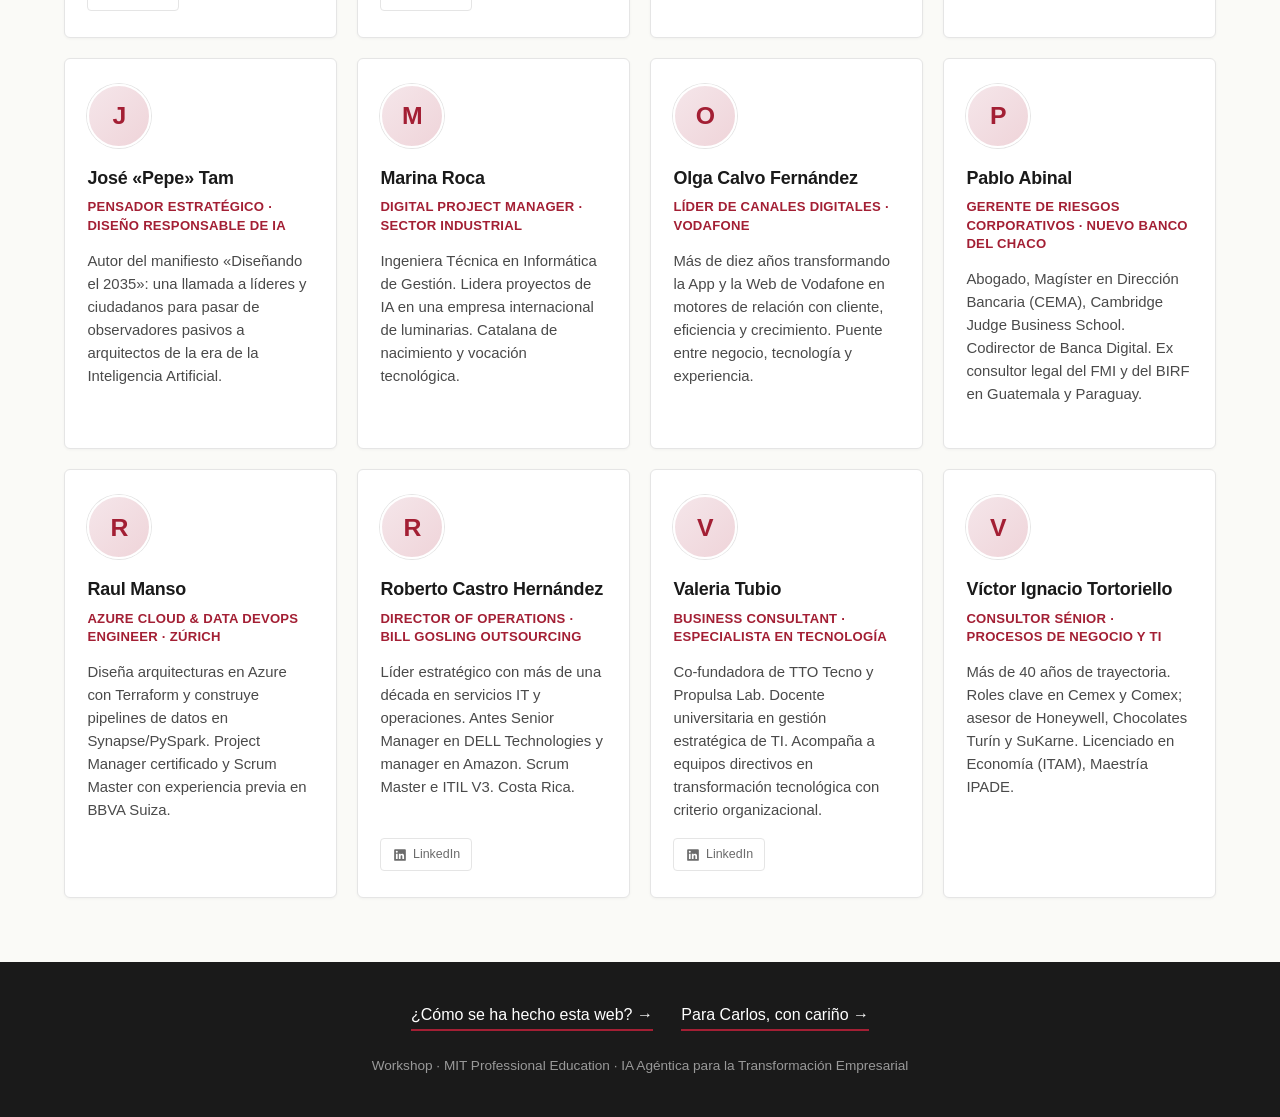
==== commit bc1217b7: "Anade carlos-ruiz.html: guia paso a paso para reproducir el workshop Pagina dedicada a Carlos Ruiz c" ====
--- a/index.html
+++ b/index.html
@@ -180,6 +180,7 @@
   <footer>
     <div class="footer-inner">
       <a href="explicacion.html" class="footer-link">¿Cómo se ha hecho esta web? &rarr;</a>
+      <a href="carlos-ruiz.html" class="footer-link" style="margin-left: 1.5rem;">Para Carlos, con cariño &rarr;</a>
       <p class="footer-meta">
         Workshop · MIT Professional Education · IA Agéntica para la Transformación Empresarial
       </p>
@@ -205,11 +206,9 @@
     </form>
   </aside>
 
-  <!-- URL del backend (Fase IV). Cambiar a la URL pública de Railway cuando esté desplegado. -->
+  <!-- URL del backend (Fase IV) — desplegado en Railway. -->
   <script>
-    // En local (file:// o localhost) usa http://localhost:3000 automáticamente.
-    // En producción, descomenta y rellena con la URL de Railway:
-    // window.AGENTE_WORKSHOP_BACKEND_URL = 'https://TU-APP.up.railway.app';
+    window.AGENTE_WORKSHOP_BACKEND_URL = 'https://agenteworkshop-production.up.railway.app';
   </script>
   <script src="js/agente-matematicas.js"></script>
   <script src="js/orquestador.js"></script>
--- a/css/styles.css
+++ b/css/styles.css
@@ -54,44 +54,58 @@
 .phase-badge {
   display: inline-flex;
   align-items: center;
-  gap: 0.55rem;
-  padding: 0.45rem 0.95rem;
-  border: 1px solid #d8e8d8;
-  background: #f1faf1;
-  color: #1f6b2c;
+  gap: 0.6rem;
+  padding: 0.7rem 1.35rem;
+  border: none;
+  background: linear-gradient(135deg, var(--mit-red) 0%, var(--mit-red-soft) 100%);
+  color: #fff;
   border-radius: 999px;
-  font-size: 0.85rem;
-  margin-bottom: 1.25rem;
-  box-shadow: 0 1px 2px rgba(0, 0, 0, 0.03);
-}
-
-.phase-badge strong { color: #14541f; font-weight: 700; }
+  font-size: 1rem;
+  font-weight: 500;
+  letter-spacing: 0.01em;
+  margin-bottom: 1.75rem;
+  box-shadow: 0 6px 20px rgba(163, 31, 52, 0.32);
+  animation: phaseShine 4s ease-in-out infinite;
+}
+
+.phase-badge strong {
+  color: #fff;
+  font-weight: 700;
+  letter-spacing: 0.03em;
+}
 
 .phase-version {
   display: inline-block;
-  background: #14541f;
+  background: rgba(255, 255, 255, 0.22);
+  border: 1px solid rgba(255, 255, 255, 0.38);
   color: #fff;
   font-weight: 700;
-  font-size: 0.72rem;
-  letter-spacing: 0.04em;
-  padding: 0.1rem 0.45rem;
-  border-radius: 4px;
-  margin: 0 0.1rem;
+  font-size: 0.78rem;
+  letter-spacing: 0.05em;
+  padding: 0.18rem 0.55rem;
+  border-radius: 6px;
+  margin: 0 0.2rem;
+  text-transform: uppercase;
 }
 
 .phase-badge-dot {
-  width: 9px;
-  height: 9px;
+  width: 10px;
+  height: 10px;
   border-radius: 50%;
-  background: #2bb24a;
-  box-shadow: 0 0 0 0 rgba(43, 178, 74, 0.55);
-  animation: phasePulse 1.8s ease-out infinite;
+  background: #fff;
+  box-shadow: 0 0 0 0 rgba(255, 255, 255, 0.65);
+  animation: phasePulse 1.6s ease-out infinite;
 }
 
 @keyframes phasePulse {
-  0%   { box-shadow: 0 0 0 0   rgba(43, 178, 74, 0.55); }
-  70%  { box-shadow: 0 0 0 9px rgba(43, 178, 74, 0); }
-  100% { box-shadow: 0 0 0 0   rgba(43, 178, 74, 0); }
+  0%   { box-shadow: 0 0 0 0    rgba(255, 255, 255, 0.65); }
+  70%  { box-shadow: 0 0 0 11px rgba(255, 255, 255, 0); }
+  100% { box-shadow: 0 0 0 0    rgba(255, 255, 255, 0); }
+}
+
+@keyframes phaseShine {
+  0%, 100% { box-shadow: 0 6px 20px rgba(163, 31, 52, 0.32); }
+  50%      { box-shadow: 0 8px 28px rgba(163, 31, 52, 0.48); }
 }
 
 .hero h1 {
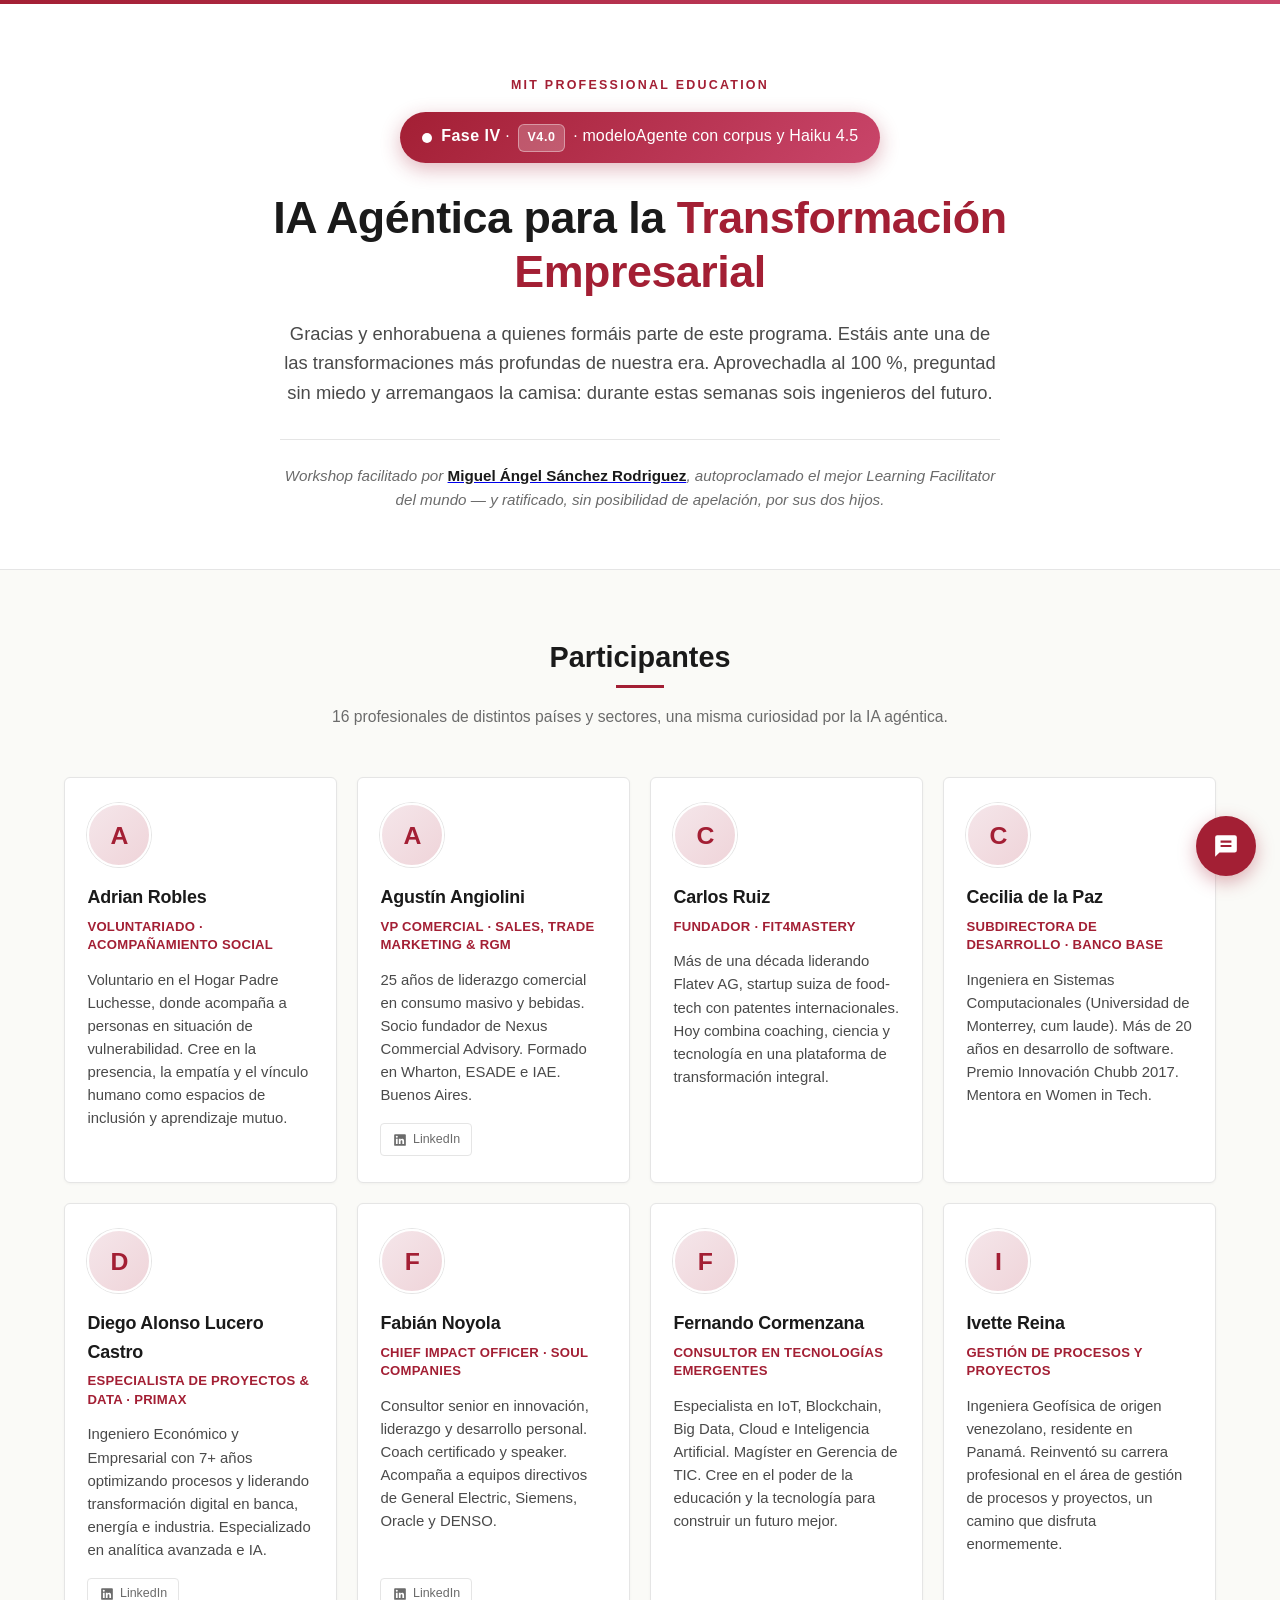
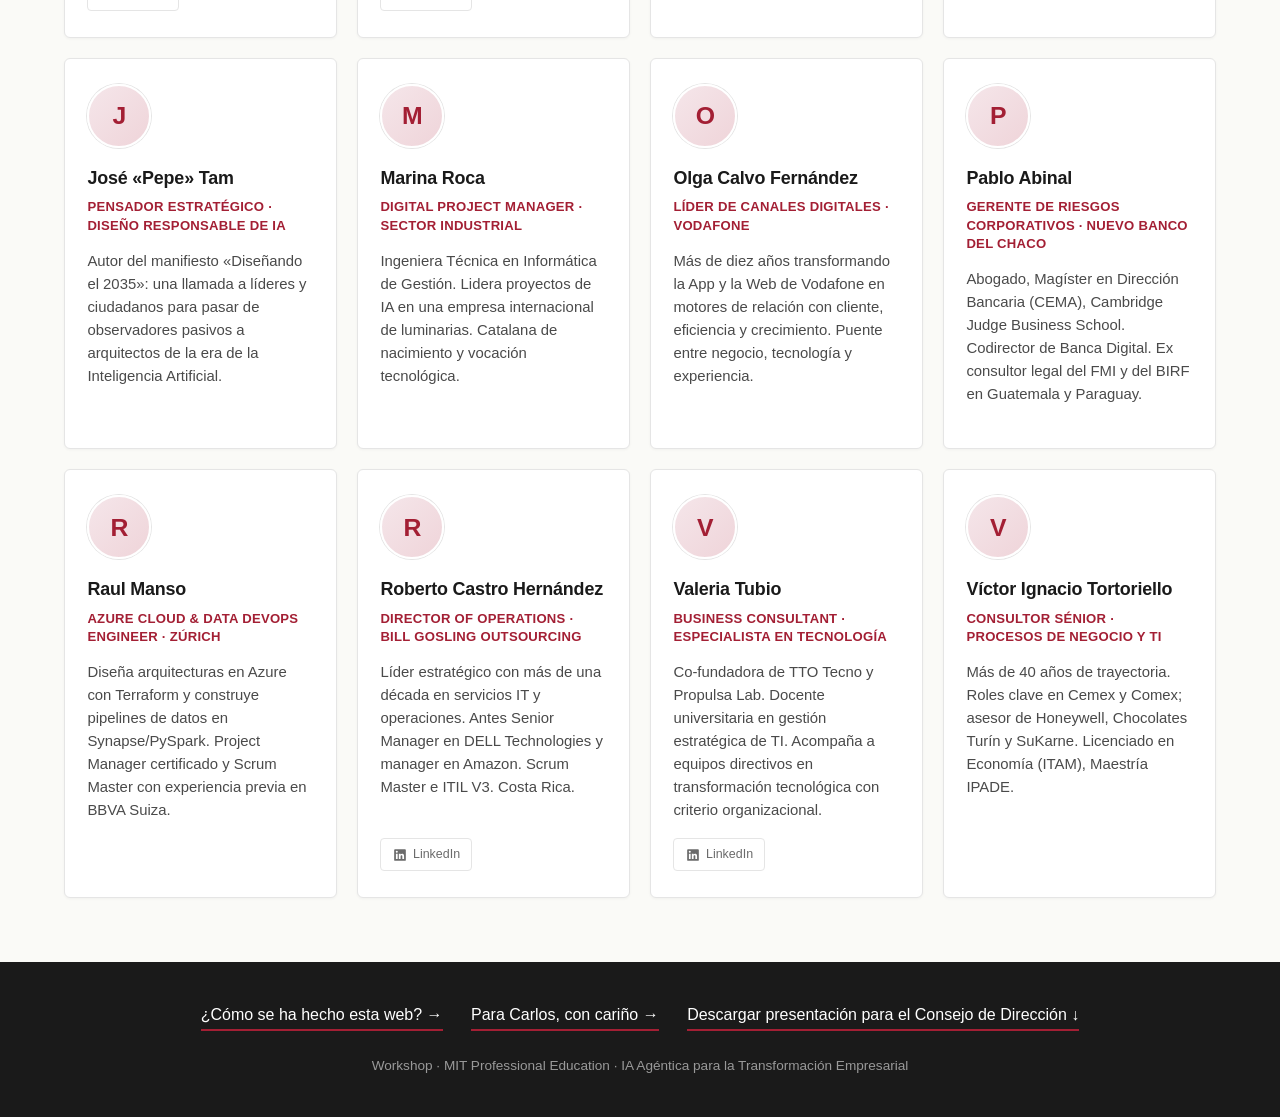
==== commit a4f2e19d: "Anade presentacion para Consejo de Direccion (10 slides) + enlace en footer Presentacion ejecutiva e" ====
--- a/index.html
+++ b/index.html
@@ -181,6 +181,7 @@
     <div class="footer-inner">
       <a href="explicacion.html" class="footer-link">¿Cómo se ha hecho esta web? &rarr;</a>
       <a href="carlos-ruiz.html" class="footer-link" style="margin-left: 1.5rem;">Para Carlos, con cariño &rarr;</a>
+      <a href="presentacion-consejo-direccion.pptx" class="footer-link" style="margin-left: 1.5rem;" download>Descargar presentación para el Consejo de Dirección &darr;</a>
       <p class="footer-meta">
         Workshop · MIT Professional Education · IA Agéntica para la Transformación Empresarial
       </p>
